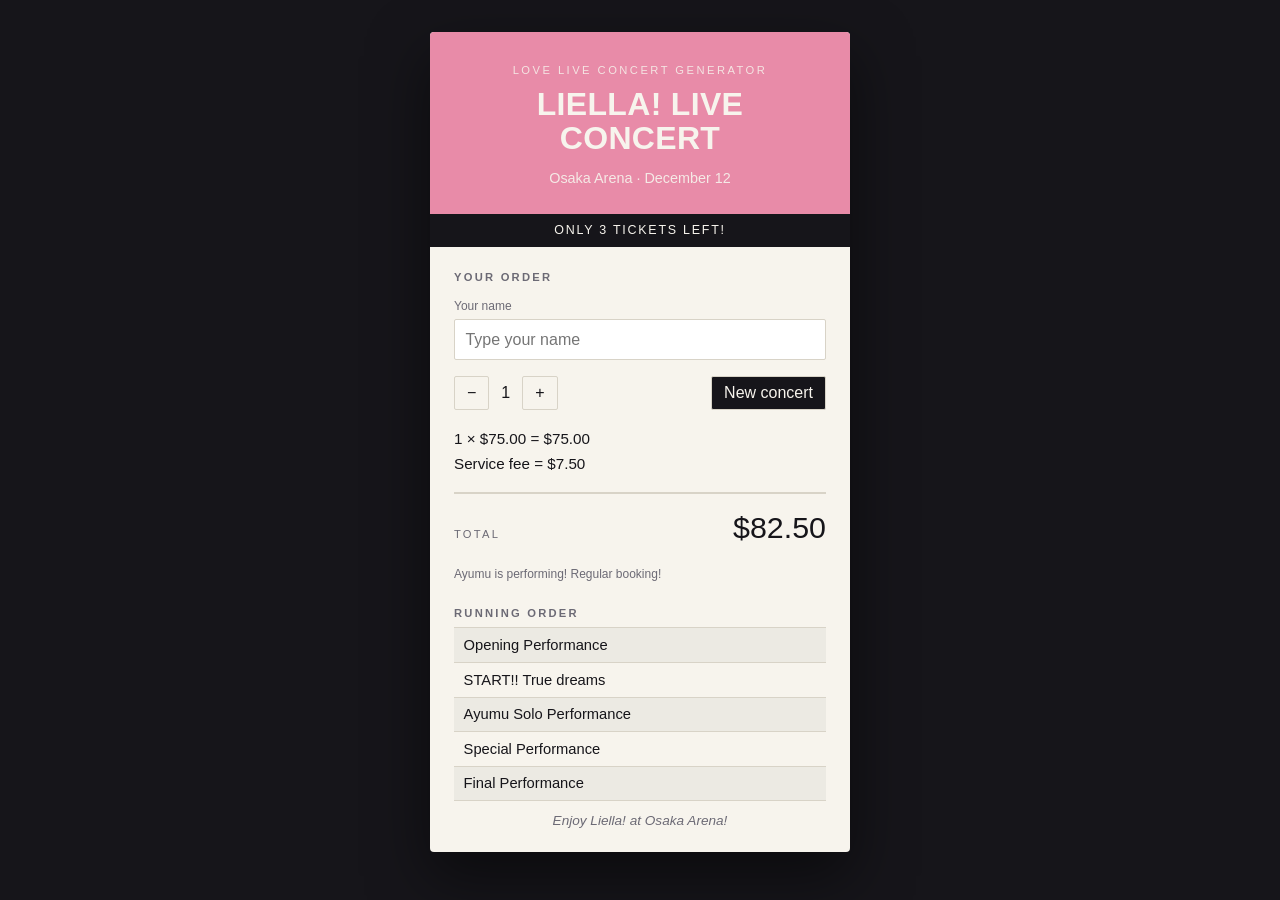
==== week10/index.html @ cd6ffc9a "week 10 homework" ====
<!doctype html>
<html lang="en">
<head>
  <meta charset="UTF-8" />
  <meta name="viewport" content="width=device-width, initial-scale=1.0" />
  <title>Love Live Concert Generator</title>
  <link rel="stylesheet" href="css/style.css" />
</head>

<body>

  <article class="ticket">

    <header class="poster">
      <p class="presents">Love Live Concert Generator</p>
      <h1 class="billing" id="billing"></h1>
      <p class="where-when" id="where-when"></p>
    </header>

    <p class="status" id="status"></p>

    <section class="order">
      <h2>Your order</h2>

      <label class="guest-label" for="guest-name">Your name</label>
      <input class="guest-name" id="guest-name" type="text" placeholder="Type your name" />

      <div class="controls">
        <div class="stepper">
          <button id="minus" type="button">−</button>
          <span id="quantity"></span>
          <button id="plus" type="button">+</button>
        </div>
        <button class="regenerate" id="regenerate" type="button">New concert</button>
      </div>

      <p class="line" id="price-line"></p>
      <p class="line" id="fee-line"></p>

      <p class="total">
        <span>Total</span>
        <strong id="total"></strong>
      </p>

      <p class="fine-print" id="fine-print"></p>
    </section>

    <section class="lineup-wrap">
      <h2>Running order</h2>
      <ul class="lineup" id="lineup"></ul>
      <p class="tagline" id="tagline"></p>
    </section>

  </article>

  <script>
    const groups = [
      {
        name: "μ's",
        song: 'Snow halation',
        venue: 'Tokyo Dome',
        date: 'November 13'
      },
      {
        name: 'Aqours',
        song: 'Aozora Jumping Heart',
        venue: 'Saitama Super Arena',
        date: 'November 20'
      },
      {
        name: 'Nijigasaki',
        song: 'TOKIMEKI Runners',
        venue: 'Yokohama Arena',
        date: 'December 5'
      },
      {
        name: 'Liella!',
        song: 'START!! True dreams',
        venue: 'Osaka Arena',
        date: 'December 12'
      }
    ]

    const members = [
      'Honoka',
      'Chika',
      'Ayumu'
    ]

    const colours = [
      '#e88ba8',
      '#69b7d6'
    ]

    function pickRandom(array) {
      return array[Math.floor(Math.random() * array.length)]
    }

    function randomBetween(min, max) {
      return Math.floor(Math.random() * (max - min + 1)) + min
    }

    let group = pickRandom(groups)
    let member = pickRandom(members)
    let ticketPrice = randomBetween(30, 80)
    let ticketsLeft = randomBetween(0, 20)
    let quantity = ticketsLeft === 0 ? 0 : randomBetween(1, Math.min(4, ticketsLeft))
    let guestName = ''

    const billingElement = document.querySelector('#billing')
    const whereWhenElement = document.querySelector('#where-when')
    const statusElement = document.querySelector('#status')
    const priceLineElement = document.querySelector('#price-line')
    const feeLineElement = document.querySelector('#fee-line')
    const totalElement = document.querySelector('#total')
    const finePrintElement = document.querySelector('#fine-print')
    const lineupElement = document.querySelector('#lineup')
    const taglineElement = document.querySelector('#tagline')
    const quantityElement = document.querySelector('#quantity')
    const guestNameElement = document.querySelector('#guest-name')
    const minusButton = document.querySelector('#minus')
    const plusButton = document.querySelector('#plus')

    function render() {
      const subtotal = ticketPrice * quantity
      const serviceFee = subtotal * 0.10
      const total = subtotal + serviceFee
      const isSoldOut = ticketsLeft === 0
      const isAlmostSoldOut = ticketsLeft > 0 && ticketsLeft < 10
      const bookingMessage = quantity > 2 ? 'Group booking!' : 'Regular booking!'
      let status = 'Tickets available!'

      if (isSoldOut) {
        status = 'Sold out!'
      } else if (isAlmostSoldOut) {
        status = `Only ${ticketsLeft} tickets left!`
      }

      document.body.style.setProperty('--accent', pickRandom(colours))
      billingElement.textContent = `${group.name} LIVE CONCERT`
      whereWhenElement.textContent = `${group.venue} · ${group.date}`
      statusElement.textContent = status
      quantityElement.textContent = quantity
      priceLineElement.textContent = `${quantity} × $${ticketPrice.toFixed(2)} = $${subtotal.toFixed(2)}`
      feeLineElement.textContent = `Service fee = $${serviceFee.toFixed(2)}`
      totalElement.textContent = `$${total.toFixed(2)}`
      finePrintElement.textContent = `${guestName || member} is performing! ${bookingMessage}`
      guestNameElement.value = guestName
      minusButton.disabled = quantity === 0
      plusButton.disabled = quantity >= Math.min(4, ticketsLeft)

      const lineup = [
        'Opening Performance',
        group.song,
        `${member} Solo Performance`,
        'Special Performance',
        'Final Performance'
      ]

      lineupElement.innerHTML = ''

      for (let i = 0; i < lineup.length; i++) {
        const stripe = i % 2 === 0 ? 'stripe' : ''
        lineupElement.innerHTML += `<li class="${stripe}">${lineup[i]}</li>`
      }

      taglineElement.textContent = `Enjoy ${group.name} at ${group.venue}!`
    }

    minusButton.addEventListener('click', function () {
      if (quantity > 0) {
        quantity--
        render()
      }
    })

    plusButton.addEventListener('click', function () {
      if (quantity < Math.min(4, ticketsLeft)) {
        quantity++
        render()
      }
    })

    document.querySelector('#regenerate').addEventListener('click', function () {
      group = pickRandom(groups)
      member = pickRandom(members)
      ticketPrice = randomBetween(30, 80)
      ticketsLeft = randomBetween(0, 20)
      quantity = ticketsLeft === 0 ? 0 : 1
      render()
    })

    guestNameElement.addEventListener('input', function (event) {
      guestName = event.target.value
      render()
    })

    render()

  </script>

</body>
</html>
---- week10/css/style.css ----
/* ---------------------------------------------------------------
   The Fillmore East — show page
   Nothing in here needs changing today. The whole lesson happens
   in the <script> at the bottom of index.html.
   --------------------------------------------------------------- */

:root {
  --accent: #e0504f;
  --ink: #16151a;
  --paper: #f7f4ed;
  --muted: #6c6a75;
  --line: #d8d3c7;
  --ff-display: 'Oswald', 'Haettenschweiler', 'Arial Narrow', sans-serif;
  --ff-body: 'Helvetica Neue', Helvetica, Arial, sans-serif;
}

* {
  box-sizing: border-box;
}

body {
  margin: 0;
  padding: 2rem 1rem;
  background: var(--ink);
  color: var(--ink);
  font-family: var(--ff-body);
  display: flex;
  justify-content: center;
  align-items: flex-start;
  min-height: 100vh;
}

.ticket {
  background: var(--paper);
  width: 100%;
  max-width: 420px;
  border-radius: 4px;
  overflow: hidden;
  box-shadow: 0 24px 60px rgb(0 0 0 / 0.5);
}

/* ---------------------------------------------------------- poster */

.poster {
  background: var(--accent);
  color: var(--paper);
  padding: 2rem 1.5rem 1.75rem;
  text-align: center;
}

.poster .presents {
  margin: 0;
  font-size: 0.7rem;
  letter-spacing: 0.22em;
  text-transform: uppercase;
  opacity: 0.85;
}

.poster .billing {
  font-family: var(--ff-display);
  font-size: 2rem;
  line-height: 1.05;
  margin: 0.75rem 0 0;
  text-transform: uppercase;
  letter-spacing: 0.01em;
}

.poster .where-when {
  margin: 0.9rem 0 0;
  font-size: 0.9rem;
  opacity: 0.9;
}

/* ---------------------------------------------------------- status */

.status {
  margin: 0;
  padding: 0.6rem 1.5rem;
  background: var(--ink);
  color: var(--paper);
  font-size: 0.78rem;
  letter-spacing: 0.14em;
  text-transform: uppercase;
  text-align: center;
}

/* ----------------------------------------------------------- order */

.order {
  padding: 1.5rem;
}

.order h2 {
  font-size: 0.7rem;
  letter-spacing: 0.2em;
  text-transform: uppercase;
  color: var(--muted);
  margin: 0 0 1rem;
}

.line {
  display: flex;
  justify-content: space-between;
  gap: 1rem;
  margin: 0 0 0.5rem;
  font-size: 0.95rem;
}

.guest-label {
  display: block;
  margin-bottom: 0.4rem;
  font-size: 0.75rem;
  color: var(--muted);
}

.guest-name {
  width: 100%;
  padding: 0.65rem;
  border: 1px solid var(--line);
  border-radius: 2px;
  background: white;
  font: inherit;
}

.controls {
  display: flex;
  align-items: center;
  justify-content: space-between;
  gap: 0.75rem;
  margin: 1rem 0 1.25rem;
}

.stepper {
  display: flex;
  align-items: center;
  gap: 0.75rem;
}

.stepper button,
.regenerate {
  border: 1px solid var(--line);
  border-radius: 2px;
  padding: 0.45rem 0.75rem;
  background: var(--paper);
  color: var(--ink);
  font: inherit;
  cursor: pointer;
}

.stepper button:disabled {
  cursor: not-allowed;
  opacity: 0.35;
}

.regenerate {
  background: var(--ink);
  color: var(--paper);
}

/* an empty line should not leave a gap -- :empty matches an element
   with nothing in it at all, which is exactly what happens when we
   set its text to an empty string */
.line:empty {
  display: none;
}

.discount {
  color: #1f7a4d;
}

.total {
  display: flex;
  justify-content: space-between;
  align-items: baseline;
  gap: 1rem;
  margin: 1.25rem 0 0;
  padding-top: 1rem;
  border-top: 2px solid var(--line);
}

.total span {
  font-size: 0.7rem;
  letter-spacing: 0.2em;
  text-transform: uppercase;
  color: var(--muted);
}

.total strong {
  font-family: var(--ff-display);
  font-size: 1.9rem;
  font-weight: 500;
}

.fine-print {
  margin: 1.25rem 0 0;
  font-size: 0.75rem;
  line-height: 1.5;
  color: var(--muted);
}

/* ------------------------------------------------------------ 600 */

@media (max-width: 600px) {
  body {
    padding: 1rem 0.75rem;
  }

  .poster .billing {
    font-size: 1.6rem;
  }
}

/* ---------------------------------------------------------- lineup
   Added for Thursday: the running order, built by a for loop.
   ------------------------------------------------------------------ */

.lineup-wrap {
  padding: 0 1.5rem 1.5rem;
}

.lineup-wrap h2 {
  font-size: 0.7rem;
  letter-spacing: 0.2em;
  text-transform: uppercase;
  color: var(--muted);
  margin: 0 0 0.5rem;
}

.lineup {
  list-style: none;
  margin: 0;
  padding: 0;
  border-top: 1px solid var(--line);
}

.lineup li {
  padding: 0.55rem 0.6rem;
  font-size: 0.92rem;
  border-bottom: 1px solid var(--line);
}

/* every other row, courtesy of the modulo operator */
.lineup li.stripe {
  background: rgb(0 0 0 / 0.045);
}

.lineup li .time {
  display: inline-block;
  width: 4.5rem;
  color: var(--muted);
  font-size: 0.8rem;
  letter-spacing: 0.06em;
  text-transform: uppercase;
}

.headline-act {
  font-weight: 700;
}

.tagline {
  margin: 0.75rem 0 0;
  font-size: 0.85rem;
  font-style: italic;
  color: var(--muted);
  text-align: center;
}
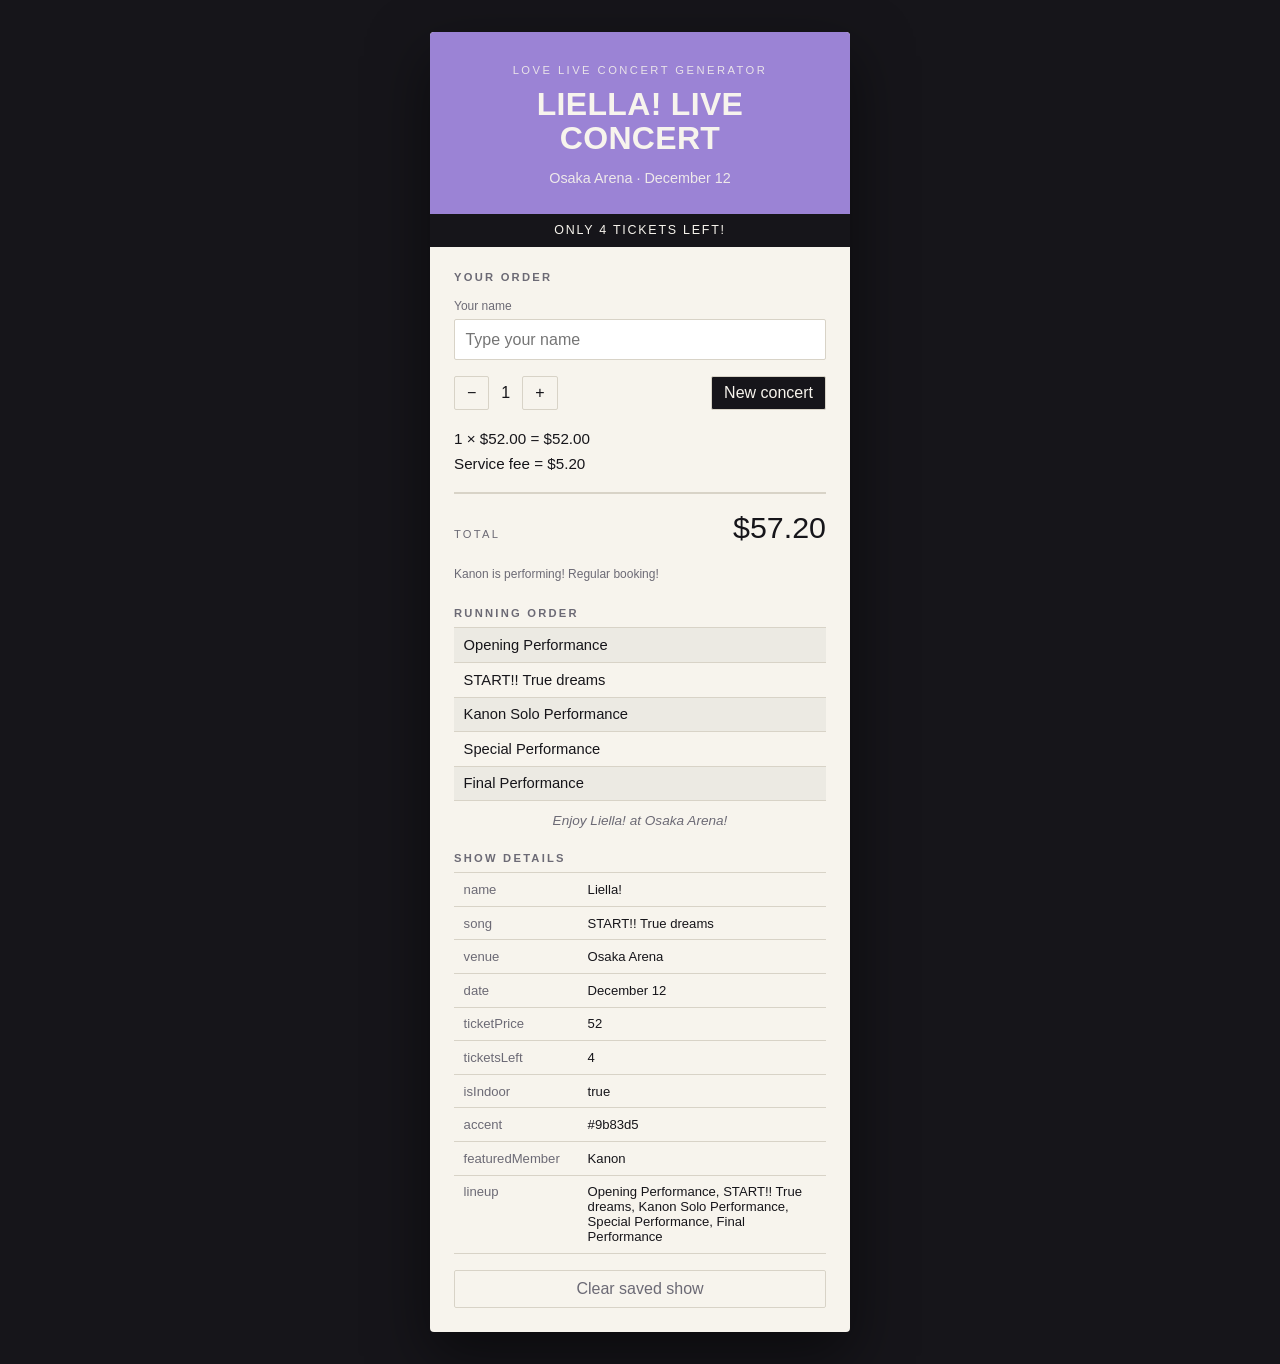
==== commit c3e28e04: "week 12 objects deep dive; tried spread" ====
--- a/week10/index.html
+++ b/week10/index.html
@@ -51,60 +51,143 @@
       <p class="tagline" id="tagline"></p>
     </section>
 
+    <section class="details-wrap">
+      <h2>Show details</h2>
+      <dl class="details" id="details"></dl>
+      <button class="clear-saved" id="clear-saved" type="button">Clear saved show</button>
+    </section>
+
   </article>
 
   <script>
-    const groups = [
+    // JSON.stringify removes methods from an object, so a saved show comes back without its methods; I saw that calling the method after JSON.parse caused an error because JSON stores data but not functions, so I reattach the methods when I load the show.
+    const shows = [
       {
         name: "μ's",
         song: 'Snow halation',
         venue: 'Tokyo Dome',
-        date: 'November 13'
+        date: 'November 13',
+        ticketPrice: 58,
+        ticketsLeft: 12,
+        isIndoor: true,
+        accent: '#e88ba8',
+        featuredMember: 'Honoka',
+        lineup: ['Opening Performance', 'Snow halation', 'Honoka Solo Performance', 'Special Performance', 'Final Performance'],
+        serviceFee(subtotal) {
+          return subtotal * 0.1
+        },
+        statusMessage() {
+          if (this.ticketsLeft === 0) return 'Sold out!'
+          if (this.ticketsLeft < 10) return `Only ${this.ticketsLeft} tickets left!`
+          return 'Tickets available!'
+        }
       },
       {
         name: 'Aqours',
         song: 'Aozora Jumping Heart',
         venue: 'Saitama Super Arena',
-        date: 'November 20'
+        date: 'November 20',
+        ticketPrice: 46,
+        ticketsLeft: 7,
+        isIndoor: true,
+        accent: '#69b7d6',
+        featuredMember: 'Chika',
+        lineup: ['Opening Performance', 'Aozora Jumping Heart', 'Chika Solo Performance', 'Special Performance', 'Final Performance'],
+        serviceFee(subtotal) {
+          return subtotal * 0.1
+        },
+        statusMessage() {
+          if (this.ticketsLeft === 0) return 'Sold out!'
+          if (this.ticketsLeft < 10) return `Only ${this.ticketsLeft} tickets left!`
+          return 'Tickets available!'
+        }
       },
       {
         name: 'Nijigasaki',
         song: 'TOKIMEKI Runners',
         venue: 'Yokohama Arena',
-        date: 'December 5'
+        date: 'December 5',
+        ticketPrice: 39,
+        ticketsLeft: 18,
+        isIndoor: true,
+        accent: '#f1a55b',
+        featuredMember: 'Ayumu',
+        lineup: ['Opening Performance', 'TOKIMEKI Runners', 'Ayumu Solo Performance', 'Special Performance', 'Final Performance'],
+        serviceFee(subtotal) {
+          return subtotal * 0.1
+        },
+        statusMessage() {
+          if (this.ticketsLeft === 0) return 'Sold out!'
+          if (this.ticketsLeft < 10) return `Only ${this.ticketsLeft} tickets left!`
+          return 'Tickets available!'
+        }
       },
       {
         name: 'Liella!',
         song: 'START!! True dreams',
         venue: 'Osaka Arena',
-        date: 'December 12'
-      }
-    ]
-
-    const members = [
-      'Honoka',
-      'Chika',
-      'Ayumu'
-    ]
-
-    const colours = [
-      '#e88ba8',
-      '#69b7d6'
+        date: 'December 12',
+        ticketPrice: 52,
+        ticketsLeft: 4,
+        isIndoor: true,
+        accent: '#9b83d5',
+        featuredMember: 'Kanon',
+        lineup: ['Opening Performance', 'START!! True dreams', 'Kanon Solo Performance', 'Special Performance', 'Final Performance'],
+        serviceFee(subtotal) {
+          return subtotal * 0.1
+        },
+        statusMessage() {
+          if (this.ticketsLeft === 0) return 'Sold out!'
+          if (this.ticketsLeft < 10) return `Only ${this.ticketsLeft} tickets left!`
+          return 'Tickets available!'
+        }
+      },
+      {
+        name: 'Hasunosora',
+        song: 'On your mark',
+        venue: 'Kobe World Hall',
+        date: 'December 19',
+        ticketPrice: 43,
+        ticketsLeft: 0,
+        isIndoor: true,
+        accent: '#7cbf9e',
+        featuredMember: 'Kozue',
+        lineup: ['Opening Performance', 'On your mark', 'Kozue Solo Performance', 'Special Performance', 'Final Performance'],
+        serviceFee(subtotal) {
+          return subtotal * 0.1
+        },
+        statusMessage() {
+          if (this.ticketsLeft === 0) return 'Sold out!'
+          if (this.ticketsLeft < 10) return `Only ${this.ticketsLeft} tickets left!`
+          return 'Tickets available!'
+        }
+      }
     ]
 
     function pickRandom(array) {
       return array[Math.floor(Math.random() * array.length)]
     }
 
-    function randomBetween(min, max) {
-      return Math.floor(Math.random() * (max - min + 1)) + min
-    }
-
-    let group = pickRandom(groups)
-    let member = pickRandom(members)
-    let ticketPrice = randomBetween(30, 80)
-    let ticketsLeft = randomBetween(0, 20)
-    let quantity = ticketsLeft === 0 ? 0 : randomBetween(1, Math.min(4, ticketsLeft))
+    function restoreMethods(savedShow) {
+      savedShow.serviceFee = function (subtotal) {
+        return subtotal * 0.1
+      }
+      savedShow.statusMessage = function () {
+        if (this.ticketsLeft === 0) return 'Sold out!'
+        if (this.ticketsLeft < 10) return `Only ${this.ticketsLeft} tickets left!`
+        return 'Tickets available!'
+      }
+      return savedShow
+    }
+
+    function loadSavedShow() {
+      const rawShow = localStorage.getItem('show')
+      if (!rawShow) return null
+      return restoreMethods(JSON.parse(rawShow))
+    }
+
+    let show = loadSavedShow() || pickRandom(shows)
+    let quantity = show.ticketsLeft === 0 ? 0 : 1
     let guestName = ''
 
     const billingElement = document.querySelector('#billing')
@@ -116,55 +199,50 @@
     const finePrintElement = document.querySelector('#fine-print')
     const lineupElement = document.querySelector('#lineup')
     const taglineElement = document.querySelector('#tagline')
+    const detailsElement = document.querySelector('#details')
     const quantityElement = document.querySelector('#quantity')
     const guestNameElement = document.querySelector('#guest-name')
     const minusButton = document.querySelector('#minus')
     const plusButton = document.querySelector('#plus')
 
     function render() {
-      const subtotal = ticketPrice * quantity
-      const serviceFee = subtotal * 0.10
-      const total = subtotal + serviceFee
-      const isSoldOut = ticketsLeft === 0
-      const isAlmostSoldOut = ticketsLeft > 0 && ticketsLeft < 10
+      const subtotal = show.ticketPrice * quantity
+      const serviceFee = show.serviceFee(subtotal)
       const bookingMessage = quantity > 2 ? 'Group booking!' : 'Regular booking!'
-      let status = 'Tickets available!'
-
-      if (isSoldOut) {
-        status = 'Sold out!'
-      } else if (isAlmostSoldOut) {
-        status = `Only ${ticketsLeft} tickets left!`
-      }
-
-      document.body.style.setProperty('--accent', pickRandom(colours))
-      billingElement.textContent = `${group.name} LIVE CONCERT`
-      whereWhenElement.textContent = `${group.venue} · ${group.date}`
-      statusElement.textContent = status
-      quantityElement.textContent = quantity
-      priceLineElement.textContent = `${quantity} × $${ticketPrice.toFixed(2)} = $${subtotal.toFixed(2)}`
-      feeLineElement.textContent = `Service fee = $${serviceFee.toFixed(2)}`
-      totalElement.textContent = `$${total.toFixed(2)}`
-      finePrintElement.textContent = `${guestName || member} is performing! ${bookingMessage}`
+      document.body.style.setProperty('--accent', show.accent)
+      billingElement.textContent = `${show.name} LIVE CONCERT`
+      whereWhenElement.textContent = `${show.venue} · ${show.date}`
+      statusElement.textContent = show.statusMessage()
+      quantityElement.textContent = show.ticketsLeft === 0 ? '0' : quantity
+      priceLineElement.textContent = `${quantity} × $${show.ticketPrice.toFixed(2)} = $${subtotal.toFixed(2)}`
+      feeLineElement.textContent = `Service fee = $${show.serviceFee(subtotal).toFixed(2)}`
+      totalElement.textContent = `$${(show.ticketPrice * quantity + serviceFee).toFixed(2)}`
+      finePrintElement.textContent = `${guestName || show.featuredMember} is performing! ${bookingMessage}`
       guestNameElement.value = guestName
       minusButton.disabled = quantity === 0
-      plusButton.disabled = quantity >= Math.min(4, ticketsLeft)
-
-      const lineup = [
-        'Opening Performance',
-        group.song,
-        `${member} Solo Performance`,
-        'Special Performance',
-        'Final Performance'
-      ]
+      plusButton.disabled = quantity >= Math.min(4, show.ticketsLeft)
 
       lineupElement.innerHTML = ''
 
-      for (let i = 0; i < lineup.length; i++) {
+      for (let i = 0; i < show.lineup.length; i++) {
         const stripe = i % 2 === 0 ? 'stripe' : ''
-        lineupElement.innerHTML += `<li class="${stripe}">${lineup[i]}</li>`
-      }
-
-      taglineElement.textContent = `Enjoy ${group.name} at ${group.venue}!`
+        lineupElement.innerHTML += `<li class="${stripe}">${show.lineup[i]}</li>`
+      }
+
+      taglineElement.textContent = `Enjoy ${show.name} at ${show.venue}!`
+
+      detailsElement.innerHTML = ''
+      const keys = Object.keys(show)
+
+      for (let i = 0; i < keys.length; i++) {
+        const key = keys[i]
+        if (typeof show[key] === 'function') continue
+        const label = document.createElement('dt')
+        const value = document.createElement('dd')
+        label.textContent = key
+        value.textContent = Array.isArray(show[key]) ? show[key].join(', ') : String(show[key])
+        detailsElement.append(label, value)
+      }
     }
 
     minusButton.addEventListener('click', function () {
@@ -175,18 +253,23 @@
     })
 
     plusButton.addEventListener('click', function () {
-      if (quantity < Math.min(4, ticketsLeft)) {
+      if (quantity < Math.min(4, show.ticketsLeft)) {
         quantity++
         render()
       }
     })
 
     document.querySelector('#regenerate').addEventListener('click', function () {
-      group = pickRandom(groups)
-      member = pickRandom(members)
-      ticketPrice = randomBetween(30, 80)
-      ticketsLeft = randomBetween(0, 20)
-      quantity = ticketsLeft === 0 ? 0 : 1
+      show = pickRandom(shows)
+      quantity = show.ticketsLeft === 0 ? 0 : 1
+      localStorage.setItem('show', JSON.stringify(show))
+      render()
+    })
+
+    document.querySelector('#clear-saved').addEventListener('click', function () {
+      localStorage.removeItem('show')
+      show = pickRandom(shows)
+      quantity = show.ticketsLeft === 0 ? 0 : 1
       render()
     })
 
--- a/week10/css/style.css
+++ b/week10/css/style.css
@@ -1,9 +1,3 @@
-/* ---------------------------------------------------------------
-   The Fillmore East — show page
-   Nothing in here needs changing today. The whole lesson happens
-   in the <script> at the bottom of index.html.
-   --------------------------------------------------------------- */
-
 :root {
   --accent: #e0504f;
   --ink: #16151a;
@@ -39,8 +33,6 @@
   box-shadow: 0 24px 60px rgb(0 0 0 / 0.5);
 }
 
-/* ---------------------------------------------------------- poster */
-
 .poster {
   background: var(--accent);
   color: var(--paper);
@@ -71,8 +63,6 @@
   opacity: 0.9;
 }
 
-/* ---------------------------------------------------------- status */
-
 .status {
   margin: 0;
   padding: 0.6rem 1.5rem;
@@ -83,8 +73,6 @@
   text-transform: uppercase;
   text-align: center;
 }
-
-/* ----------------------------------------------------------- order */
 
 .order {
   padding: 1.5rem;
@@ -157,9 +145,6 @@
   color: var(--paper);
 }
 
-/* an empty line should not leave a gap -- :empty matches an element
-   with nothing in it at all, which is exactly what happens when we
-   set its text to an empty string */
 .line:empty {
   display: none;
 }
@@ -198,8 +183,6 @@
   color: var(--muted);
 }
 
-/* ------------------------------------------------------------ 600 */
-
 @media (max-width: 600px) {
   body {
     padding: 1rem 0.75rem;
@@ -210,10 +193,6 @@
   }
 }
 
-/* ---------------------------------------------------------- lineup
-   Added for Thursday: the running order, built by a for loop.
-   ------------------------------------------------------------------ */
-
 .lineup-wrap {
   padding: 0 1.5rem 1.5rem;
 }
@@ -239,7 +218,6 @@
   border-bottom: 1px solid var(--line);
 }
 
-/* every other row, courtesy of the modulo operator */
 .lineup li.stripe {
   background: rgb(0 0 0 / 0.045);
 }
@@ -264,3 +242,50 @@
   color: var(--muted);
   text-align: center;
 }
+
+.details-wrap {
+  padding: 0 1.5rem 1.5rem;
+}
+
+.details-wrap h2 {
+  font-size: 0.7rem;
+  letter-spacing: 0.2em;
+  text-transform: uppercase;
+  color: var(--muted);
+  margin: 0 0 0.5rem;
+}
+
+.details {
+  display: grid;
+  grid-template-columns: 1fr 2fr;
+  margin: 0;
+  border-top: 1px solid var(--line);
+}
+
+.details dt,
+.details dd {
+  margin: 0;
+  padding: 0.55rem 0.6rem;
+  border-bottom: 1px solid var(--line);
+  font-size: 0.82rem;
+}
+
+.details dt {
+  color: var(--muted);
+}
+
+.details dd {
+  overflow-wrap: anywhere;
+}
+
+.clear-saved {
+  width: 100%;
+  margin-top: 1rem;
+  border: 1px solid var(--line);
+  border-radius: 2px;
+  padding: 0.55rem 0.75rem;
+  background: var(--paper);
+  color: var(--muted);
+  font: inherit;
+  cursor: pointer;
+}
